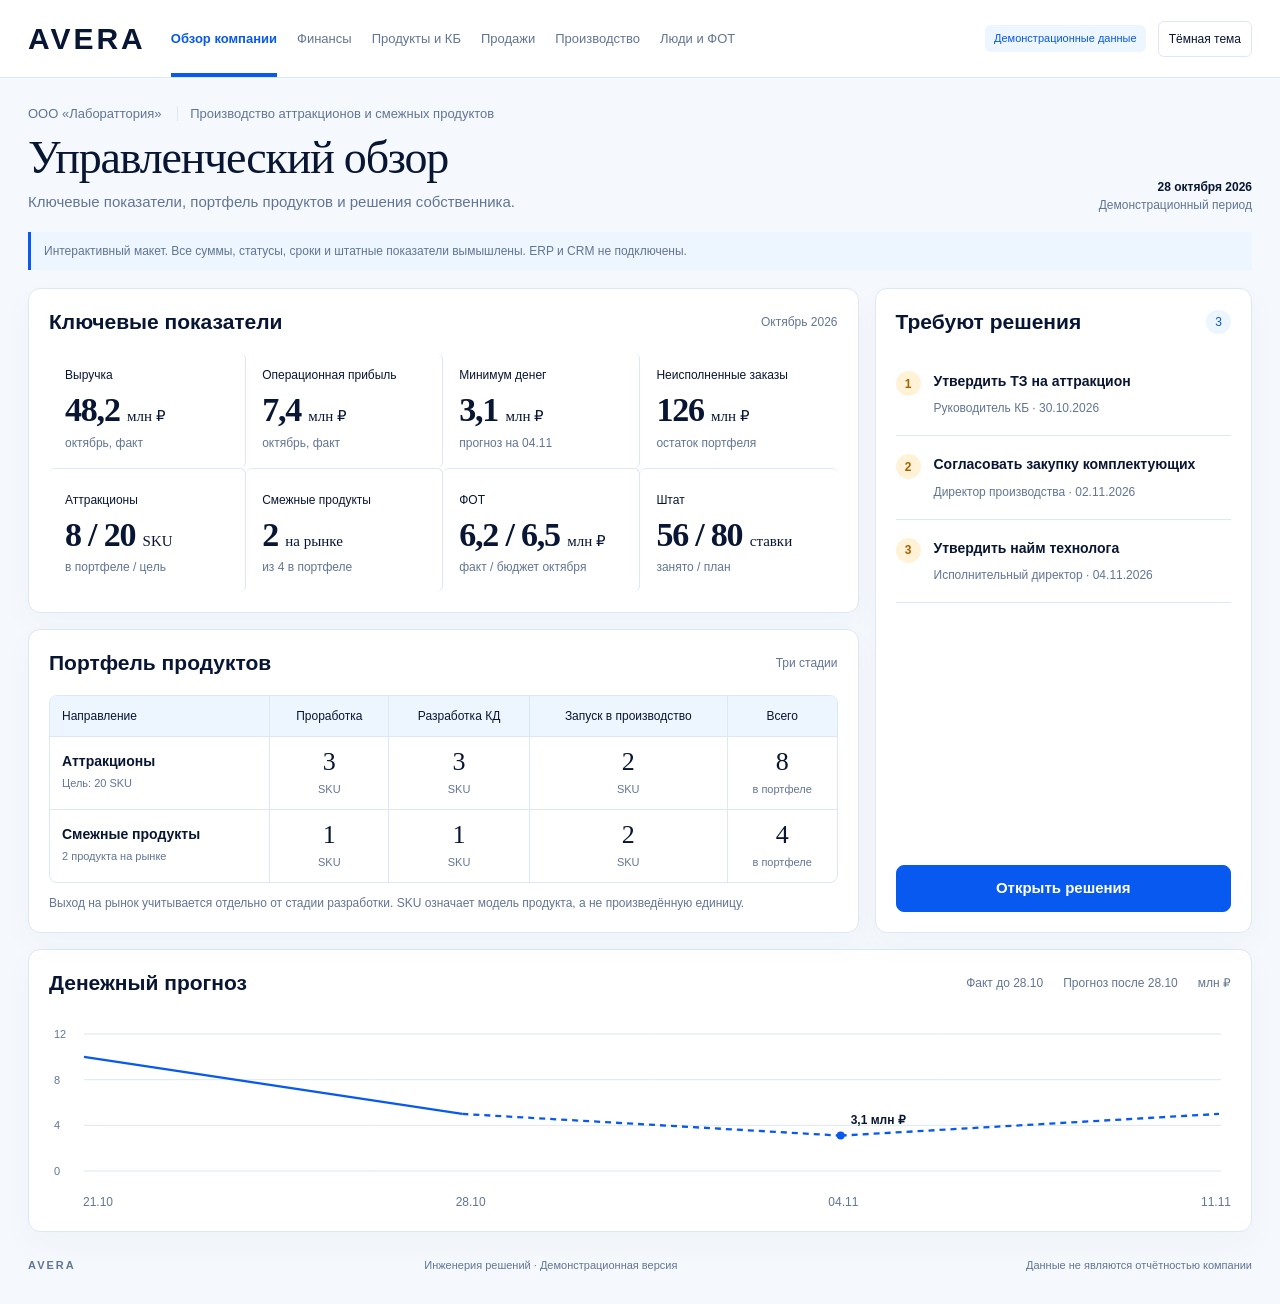
==== details.html @ 29889d32 "Refresh owner overview with baseline trends and decision queue" ====
<!doctype html><html lang="ru"><head><meta charset="utf-8"><meta name="viewport" content="width=device-width,initial-scale=1"><meta name="color-scheme" content="light dark"><meta name="description" content="AVERA: демонстрационный управленческий дашборд завода. Все данные вымышлены."><title>AVERA · Управленческий обзор</title><link rel="stylesheet" href="styles.css"><script defer src="app.js"></script></head><body><a class="skip" href="#main">К содержанию</a><header class="topbar"><a href="index.html" class="brand" aria-label="AVERA, обзор компании">AVERA</a><nav aria-label="Разделы дашборда" id="navigation"></nav><div class="top-actions"><span class="demo">Демонстрационные данные</span><button id="theme" class="theme" aria-label="Включить тёмную тему">Тёмная тема</button></div></header><main id="main" tabindex="-1"><div class="intro"><div><p class="eyebrow">ООО «Лабораттория» <span>Производство аттракционов и смежных продуктов</span></p><h1 id="title">Управленческий обзор</h1><p id="subtitle">Ключевые показатели, портфель продуктов и решения собственника.</p></div><div class="asof"><strong>28 октября 2026</strong><span>Демонстрационный период</span></div></div><div class="notice">Интерактивный макет. Все суммы, статусы, сроки и штатные показатели вымышлены. ERP и CRM не подключены.</div><div id="content"></div><footer><strong>AVERA</strong><span>Инженерия решений · Демонстрационная версия</span><span>Данные не являются отчётностью компании</span></footer></main><dialog id="dialog"><div class="dialog-head"><h2 id="dialog-title"></h2><button id="close-dialog" class="close" aria-label="Закрыть">×</button></div><div id="dialog-body"></div><div class="dialog-bottom"><button class="primary" id="dialog-ok">Понятно</button></div></dialog></body></html>
---- styles.css ----
:root{--bg:#f5f9fd;--surface:#fff;--text:#081633;--muted:#617594;--line:#dce8f6;--accent:#0759ef;--tint:#edf5ff;--warn:#a76100;--warning-bg:#fff2d6;--good:#14785e;--good-bg:#e5f5ef;--shadow:0 12px 32px #17345b08;--grid:#dce6f3}*{box-sizing:border-box}html{scroll-behavior:smooth}body{margin:0;background:var(--bg);color:var(--text);font:15px/1.5 Arial,Helvetica,sans-serif}body.dark{--bg:#051428;--surface:#0b1e36;--text:#f4f7ff;--muted:#a8bcd7;--line:#203c5e;--accent:#02c4ee;--tint:#102c48;--warn:#ffcd66;--warning-bg:#40361f;--good:#75dbc0;--good-bg:#153c39;--grid:#26405f}button,input,select{font:inherit}button,a,select{touch-action:manipulation}button{cursor:pointer}button:focus-visible,a:focus-visible,select:focus-visible,input:focus-visible{outline:3px solid var(--accent);outline-offset:4px}button{color:var(--text)}a{color:var(--accent)}.topbar{display:flex;align-items:center;gap:25px;padding:0 28px;background:var(--surface);border-bottom:1px solid var(--line);min-height:78px}.brand{font-size:30px;letter-spacing:3px;font-weight:700;color:var(--text);text-decoration:none}.topbar nav{display:flex;align-self:stretch;gap:20px;align-items:stretch;flex:1}.nav-link{display:flex;align-items:center;border-bottom:4px solid transparent;padding:4px 0 0;white-space:nowrap;font-size:13px;text-decoration:none;color:var(--muted);font-weight:500}.nav-link[aria-current=page]{color:var(--accent);border-color:var(--accent);font-weight:700}.top-actions{display:flex;align-items:center;gap:12px}.demo{padding:5px 9px;border-radius:6px;font-size:11px;background:var(--tint);color:var(--accent);white-space:nowrap}.theme{font-size:12px;background:var(--surface);border:1px solid var(--line);border-radius:6px;padding:8px 10px;white-space:nowrap}main{max-width:1560px;margin:auto;padding:26px 28px}.intro{display:flex;align-items:end;justify-content:space-between;gap:20px;margin-bottom:15px}.eyebrow{margin:0 0 8px;font-size:13px;color:var(--muted)}.eyebrow span{border-left:1px solid var(--line);margin-left:12px;padding-left:12px}h1{font-family:Georgia,'Times New Roman',serif;font-size:46px;line-height:1.15;letter-spacing:-1.2px;margin:0 0 7px;font-weight:500}h2{font-size:21px;line-height:1.25;margin:0}h3{font-size:16px;margin:0 0 10px}p{margin:0 0 12px}#subtitle{color:var(--muted);margin:0}.asof{text-align:right;font-size:12px;white-space:nowrap}.asof span{display:block;color:var(--muted)}.notice{font-size:12px;color:var(--muted);padding:10px 13px;border-left:3px solid var(--accent);background:var(--tint);margin:18px 0}.overview-grid{display:grid;grid-template-columns:minmax(0,2.2fr) minmax(300px,1fr);gap:16px}.left-stack{display:grid;gap:16px}.panel{background:var(--surface);border:1px solid var(--line);border-radius:12px;padding:20px;box-shadow:var(--shadow);min-width:0}.panel-heading{display:flex;align-items:center;justify-content:space-between;gap:15px;margin-bottom:18px}.panel-heading small{font-size:12px;color:var(--muted)}.metrics{display:grid;grid-template-columns:repeat(4,minmax(0,1fr))}.metric{padding:13px 16px 16px;border-right:1px solid var(--line);min-width:0}.metric:nth-child(4n){border-right:0}.metric:nth-child(n+5){border-top:1px solid var(--line);padding-top:22px}.metric-label{font-size:12px;min-height:20px;color:var(--text)}.metric-value{font-family:Georgia,serif;font-size:34px;font-weight:600;letter-spacing:-1.2px;white-space:nowrap;line-height:1.4}.metric-value small{font-size:15px;letter-spacing:0;font-weight:400}.metric-note{font-size:12px;color:var(--muted)}.metric-link{display:block;text-decoration:none;color:inherit;border-radius:6px}.metric-link:hover{background:var(--tint)}.portfolio{width:100%;border-collapse:separate;border-spacing:0;overflow:hidden;border:1px solid var(--line);border-radius:8px}.portfolio th,.portfolio td{padding:11px 12px;border-right:1px solid var(--line);border-bottom:1px solid var(--line);text-align:center}.portfolio th{font-size:12px;font-weight:500;background:var(--tint)}.portfolio th:first-child{text-align:left;width:28%}.portfolio td:first-child{text-align:left;font-size:14px;font-weight:700}.portfolio td{font-family:Georgia,serif;font-size:26px;line-height:1.1}.portfolio td:first-child{font-family:Arial,sans-serif}.portfolio small{display:block;font-family:Arial,sans-serif;font-size:11px;font-weight:400;color:var(--muted);margin-top:6px;line-height:1.4}.portfolio tr:last-child td{border-bottom:0}.portfolio th:last-child,.portfolio td:last-child{border-right:0}.hint{font-size:12px;color:var(--muted);margin:11px 0 0}.badge{display:inline-block;background:var(--tint);color:var(--accent);border-radius:20px;padding:3px 9px;font-size:12px;white-space:nowrap}.badge.warn{background:var(--warning-bg);color:var(--warn)}.badge.good{background:var(--good-bg);color:var(--good)}.decisions{display:flex;flex-direction:column}.decision{width:100%;display:flex;gap:13px;align-items:flex-start;text-align:left;background:none;border:0;border-bottom:1px solid var(--line);padding:18px 0}.decision:last-of-type{border:0}.decision:hover{color:var(--accent)}.decision .number{flex:none;background:var(--warning-bg);color:var(--warn);font-size:12px;border-radius:50%;width:25px;height:25px;display:grid;place-items:center;font-weight:700}.decision strong{display:block;font-size:14px;line-height:1.45}.decision small{display:block;font-size:12px;color:var(--muted);margin-top:8px}.primary{border:1px solid var(--accent);border-radius:8px;background:var(--accent);color:#fff;padding:11px 16px;font-weight:600}.dark .primary{color:#051428}.decisions .primary{margin-top:auto;width:100%}.secondary{border:1px solid var(--line);border-radius:7px;background:var(--surface);padding:9px 14px}.cash-panel{margin-top:16px}.legend{display:flex;gap:20px;font-size:12px;color:var(--muted)}.chart{position:relative;height:172px;width:100%}canvas{width:100%;height:100%;display:block}.chart-labels{display:flex;justify-content:space-between;margin:7px 0 0 34px;font-size:12px;color:var(--muted)}footer{display:flex;gap:20px;justify-content:space-between;align-items:center;font-size:11px;color:var(--muted);padding:25px 0 5px}footer strong{letter-spacing:2px}.section-grid{display:grid;grid-template-columns:1.4fr 1fr;gap:16px;margin-top:16px}.summary-row{display:grid;grid-template-columns:repeat(4,minmax(0,1fr));gap:14px;margin-bottom:16px}.summary{padding:20px;background:var(--surface);border:1px solid var(--line);border-radius:10px}.summary strong{display:block;font-size:29px;letter-spacing:-.5px;margin:6px 0}.summary span{color:var(--muted);font-size:12px}.table-wrap{overflow:auto}.data-table{border-collapse:collapse;width:100%;font-size:13px}.data-table th{color:var(--muted);font-weight:500;text-align:left;background:var(--tint);white-space:nowrap}.data-table th,.data-table td{padding:13px 12px;border-bottom:1px solid var(--line);vertical-align:middle}.data-table td.num{text-align:right;white-space:nowrap}.data-table tr:last-child td{border-bottom:0}.data-table tr:hover td{background:var(--tint)}.toolbar{display:flex;gap:12px;flex-wrap:wrap;align-items:end;margin-bottom:18px}.field{display:flex;flex-direction:column;gap:5px;font-size:12px;color:var(--muted)}select,input{padding:9px 12px;border:1px solid var(--line);border-radius:7px;background:var(--surface);color:var(--text);min-height:40px}.toolbar input{min-width:220px}.toolbar .secondary{margin-left:auto}.pill-row{display:flex;gap:8px;flex-wrap:wrap;margin-bottom:17px}.pill{border:1px solid var(--line);border-radius:22px;padding:8px 15px;background:var(--surface)}.pill.active{background:var(--accent);color:#fff;border-color:var(--accent)}.dark .pill.active{color:#051428}.progress{height:6px;background:var(--line);border-radius:5px;overflow:hidden;margin-top:6px}.progress div{height:100%;background:var(--accent)}.row-caption{display:flex;justify-content:space-between;font-size:13px}.bar-row{padding:12px 0}.list-note{border-left:3px solid var(--accent);padding:10px 13px;background:var(--tint);font-size:13px;margin-top:15px}.empty{color:var(--muted);text-align:center;padding:32px}.small{font-size:12px;color:var(--muted)}.link-button{border:0;padding:0;background:none;color:var(--accent);text-align:left;text-decoration:underline;text-underline-offset:3px}.skip{position:absolute;top:-80px;left:10px;z-index:20;background:var(--surface);padding:10px}.skip:focus{top:10px}dialog{width:min(580px,calc(100% - 30px));padding:25px;border:1px solid var(--line);border-radius:14px;background:var(--surface);color:var(--text);box-shadow:0 25px 100px #0004}dialog::backdrop{background:#00132b99;backdrop-filter:blur(4px)}.dialog-head{display:flex;justify-content:space-between;gap:20px;align-items:start;margin-bottom:20px}.close{font-size:28px;background:none;border:0;padding:0 4px;line-height:1}.dialog-bottom{display:flex;justify-content:end;margin-top:22px}dialog dl{display:grid;grid-template-columns:130px 1fr;gap:12px;margin:0}dialog dt{color:var(--muted)}dialog dd{margin:0}.dialog-list{padding-left:20px}.dialog-list li{margin:12px 0}button:disabled{cursor:not-allowed;opacity:.5}@media(min-width:1450px){.metric-value{font-size:38px}.topbar nav{gap:25px}}@media(max-width:1200px){.topbar{flex-wrap:wrap;gap:10px 20px;padding-top:12px}.topbar nav{order:3;width:100%;overflow:auto;flex-basis:100%;min-height:48px;justify-content:space-between}.top-actions{margin-left:auto}.overview-grid{grid-template-columns:minmax(0,1fr) 310px}.metric{padding-left:8px;padding-right:8px}.metric-value{font-size:28px}.metric-value small{font-size:12px}h1{font-size:40px}}@media(max-width:900px){.overview-grid{grid-template-columns:1fr}.decisions .primary{margin-top:15px}.decisions{display:block}.decision{padding:14px 0}.section-grid{grid-template-columns:1fr}.summary-row{grid-template-columns:repeat(2,1fr)}.intro .asof{display:none}footer span:last-child{display:none}}@media(max-width:600px){main{padding:18px 14px}.topbar{padding:12px 15px 0;gap:8px}.brand{font-size:25px}.top-actions{gap:7px}.demo{font-size:9px;padding:4px 5px}.theme{font-size:10px;padding:6px}.topbar nav{gap:22px;justify-content:start}.nav-link{font-size:12px}.eyebrow span{display:block;border:0;margin:6px 0 0;padding:0;font-size:11px}.eyebrow{font-size:12px}h1{font-size:33px;letter-spacing:-.7px}#subtitle{font-size:13px}.notice{font-size:11px;margin:15px 0}.panel{padding:15px}.panel-heading{align-items:start;gap:8px;flex-wrap:wrap;margin-bottom:10px}h2{font-size:19px}.metrics{grid-template-columns:repeat(2,minmax(0,1fr))}.metric{padding:13px 8px!important}.metric:nth-child(2n){border-right:0}.metric:nth-child(n+3){border-top:1px solid var(--line)}.metric-value{font-size:31px}.metric-label{font-size:11px}.metric-note{font-size:11px}.portfolio{min-width:560px}.portfolio th,.portfolio td{padding:10px}.summary-row{gap:10px}.summary{padding:14px}.summary strong{font-size:25px}.summary span{font-size:11px}.toolbar{gap:9px}.field{flex:1;min-width:130px}.toolbar input{min-width:0;width:100%}.toolbar .secondary{margin:0}.legend{gap:15px;font-size:10px}.chart{height:150px}.chart-labels{font-size:10px}.data-table{font-size:12px}.data-table th,.data-table td{padding:11px 10px}footer{gap:10px;font-size:10px}dialog dl{grid-template-columns:1fr;gap:4px}dialog dd{margin-bottom:8px}.section-grid{margin-top:12px}.pill{font-size:12px;padding:7px 11px}}@media(prefers-reduced-motion:reduce){html{scroll-behavior:auto}}
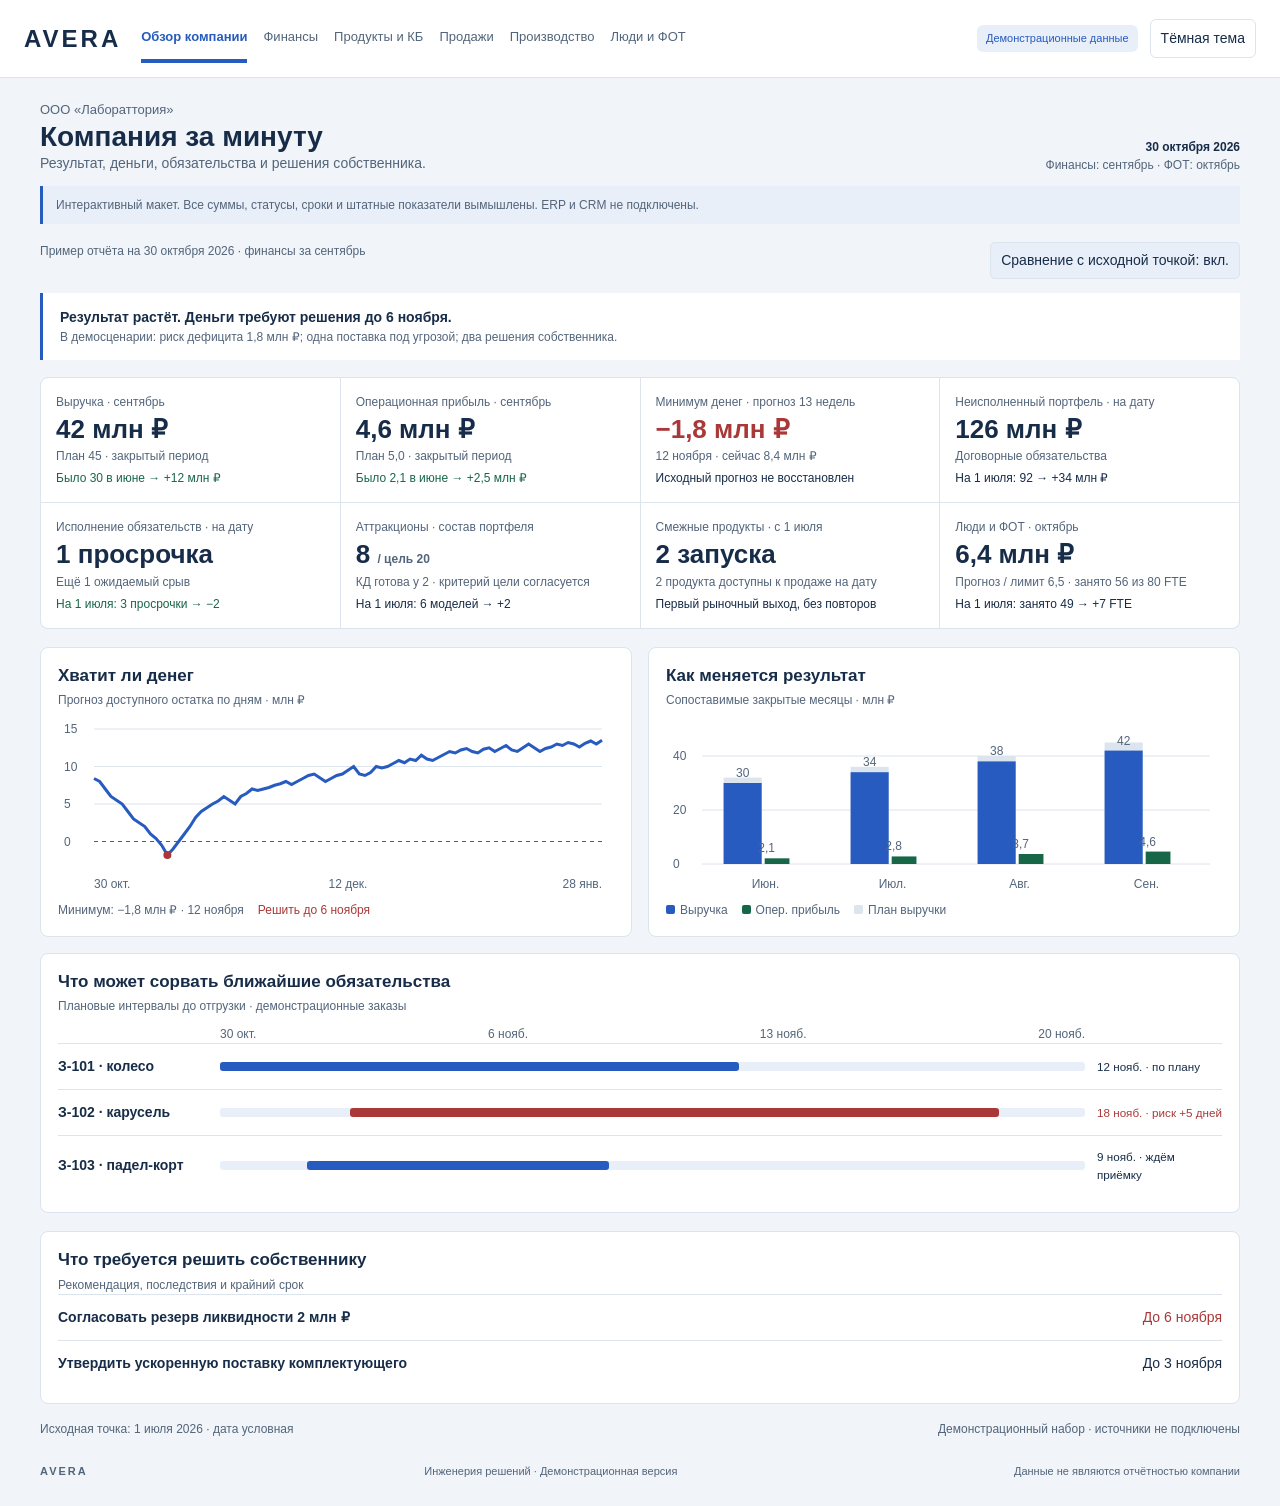
==== commit 5f306557: "Unify dashboard navigation, theme and overview data" ====
--- a/details.html
+++ b/details.html
@@ -1 +1 @@
-<!doctype html><html lang="ru"><head><meta charset="utf-8"><meta name="viewport" content="width=device-width,initial-scale=1"><meta name="color-scheme" content="light dark"><meta name="description" content="AVERA: демонстрационный управленческий дашборд завода. Все данные вымышлены."><title>AVERA · Управленческий обзор</title><link rel="stylesheet" href="styles.css"><script defer src="app.js"></script></head><body><a class="skip" href="#main">К содержанию</a><header class="topbar"><a href="index.html" class="brand" aria-label="AVERA, обзор компании">AVERA</a><nav aria-label="Разделы дашборда" id="navigation"></nav><div class="top-actions"><span class="demo">Демонстрационные данные</span><button id="theme" class="theme" aria-label="Включить тёмную тему">Тёмная тема</button></div></header><main id="main" tabindex="-1"><div class="intro"><div><p class="eyebrow">ООО «Лабораттория» <span>Производство аттракционов и смежных продуктов</span></p><h1 id="title">Управленческий обзор</h1><p id="subtitle">Ключевые показатели, портфель продуктов и решения собственника.</p></div><div class="asof"><strong>28 октября 2026</strong><span>Демонстрационный период</span></div></div><div class="notice">Интерактивный макет. Все суммы, статусы, сроки и штатные показатели вымышлены. ERP и CRM не подключены.</div><div id="content"></div><footer><strong>AVERA</strong><span>Инженерия решений · Демонстрационная версия</span><span>Данные не являются отчётностью компании</span></footer></main><dialog id="dialog"><div class="dialog-head"><h2 id="dialog-title"></h2><button id="close-dialog" class="close" aria-label="Закрыть">×</button></div><div id="dialog-body"></div><div class="dialog-bottom"><button class="primary" id="dialog-ok">Понятно</button></div></dialog></body></html>
+<!doctype html><html lang="ru"><head><meta charset="utf-8"><meta name="viewport" content="width=device-width,initial-scale=1"><title>AVERA</title></head><body><a id="return" href="index.html#overview">Открыть AVERA</a><script>const target="index.html"+(location.hash||"#overview");document.getElementById("return").href=target;location.replace(target);</script></body></html>
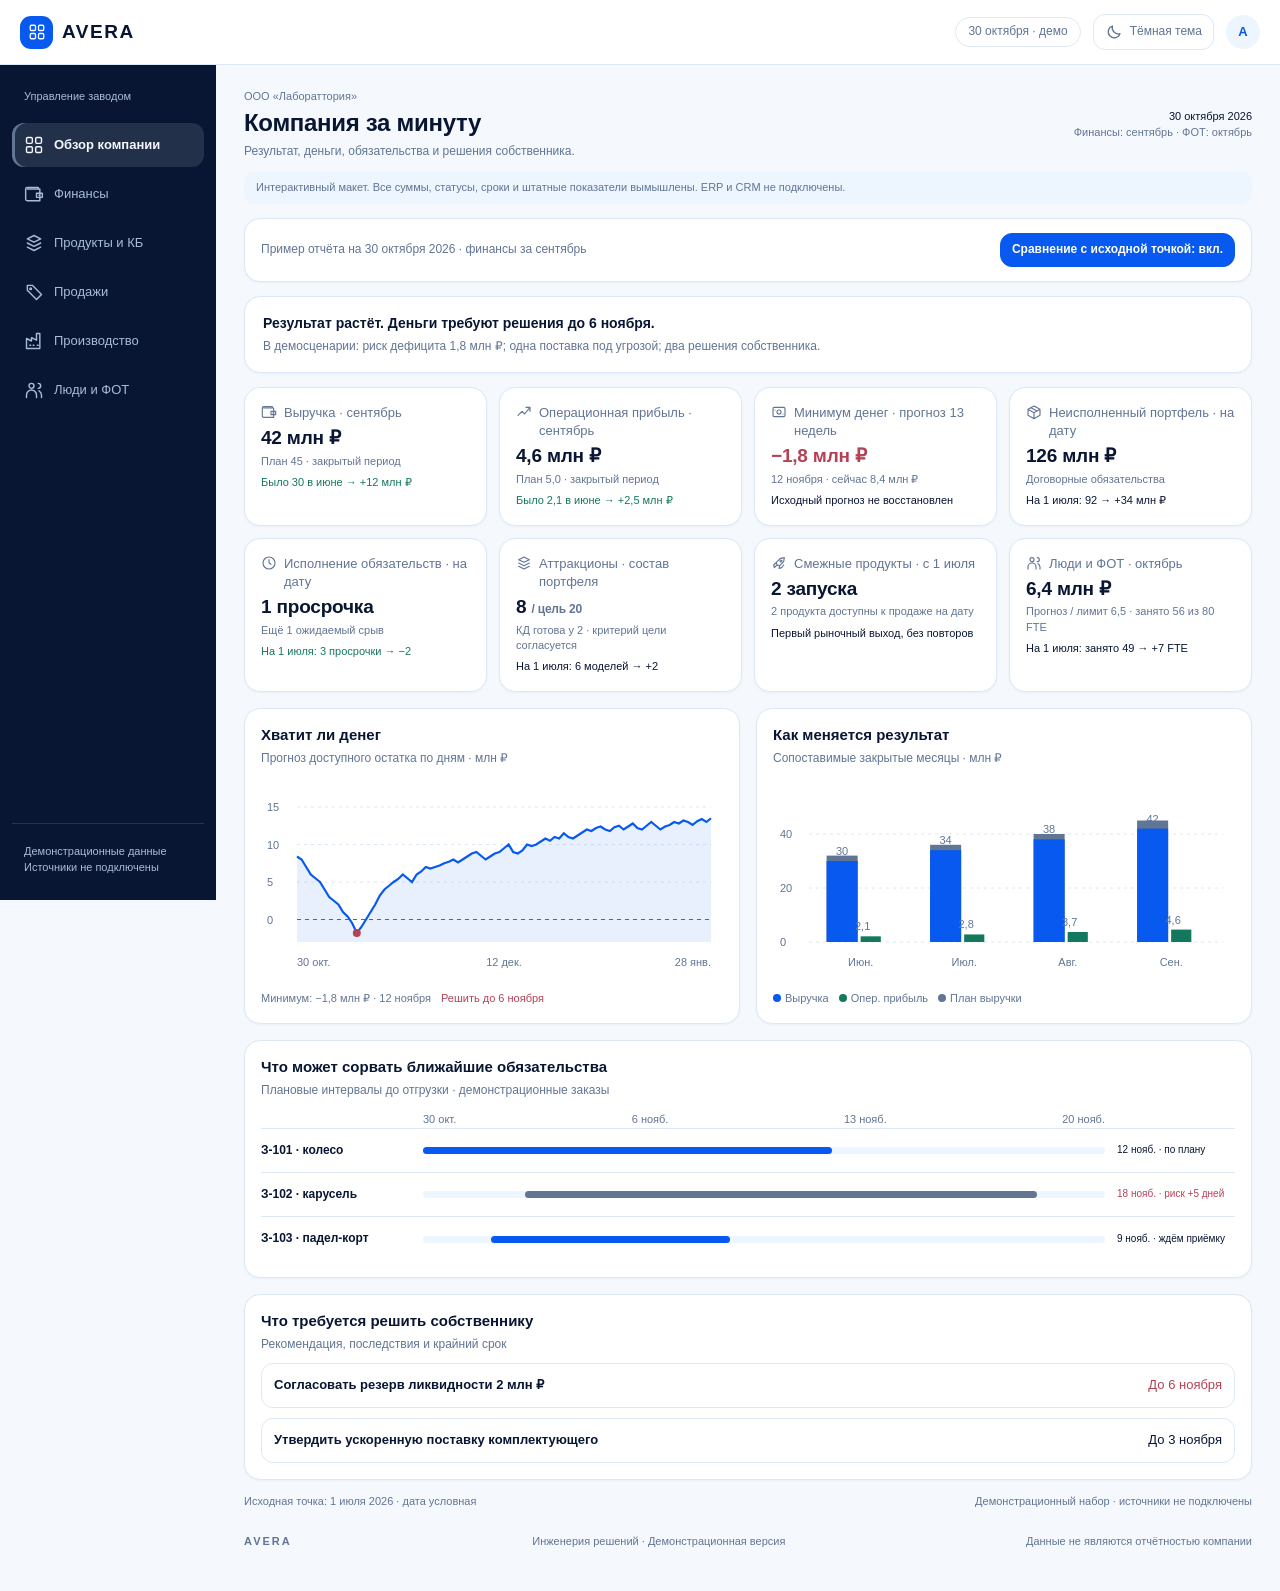
==== commit e1549064: "Restore original AVERA light and dark palettes" ====
--- a/details.html
+++ b/details.html
@@ -1 +1 @@
-<!doctype html><html lang="ru"><head><meta charset="utf-8"><meta name="viewport" content="width=device-width,initial-scale=1"><title>AVERA</title></head><body><a id="return" href="index.html#overview">Открыть AVERA</a><script>const target="index.html"+(location.hash||"#overview");document.getElementById("return").href=target;location.replace(target);</script></body></html>+<!doctype html><html lang="ru"><head><meta charset="utf-8"><meta name="viewport" content="width=device-width,initial-scale=1"><title>AVERA</title></head><body><a id="return" href="index.html#overview">Открыть AVERA</a><script>const target="index.html"+location.search+(location.hash||"#overview");document.getElementById("return").href=target;location.replace(target);</script></body></html>
